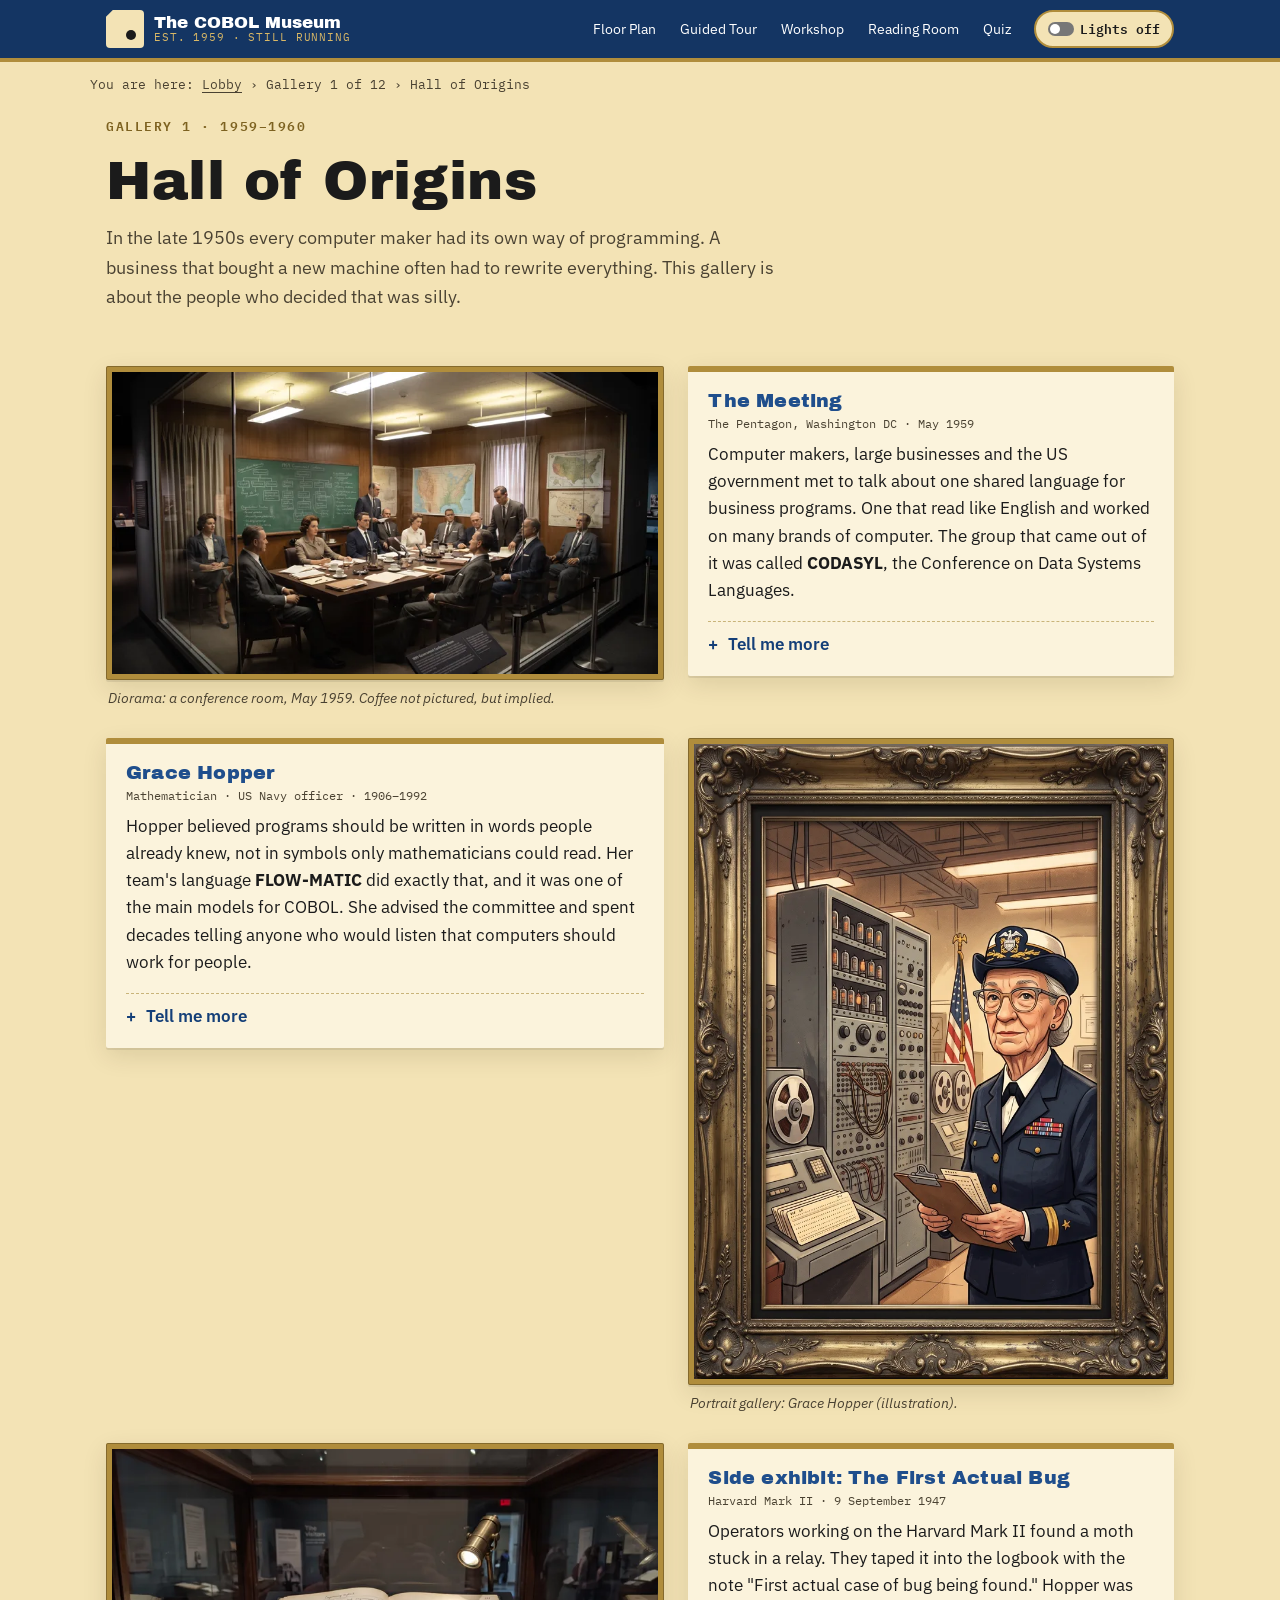
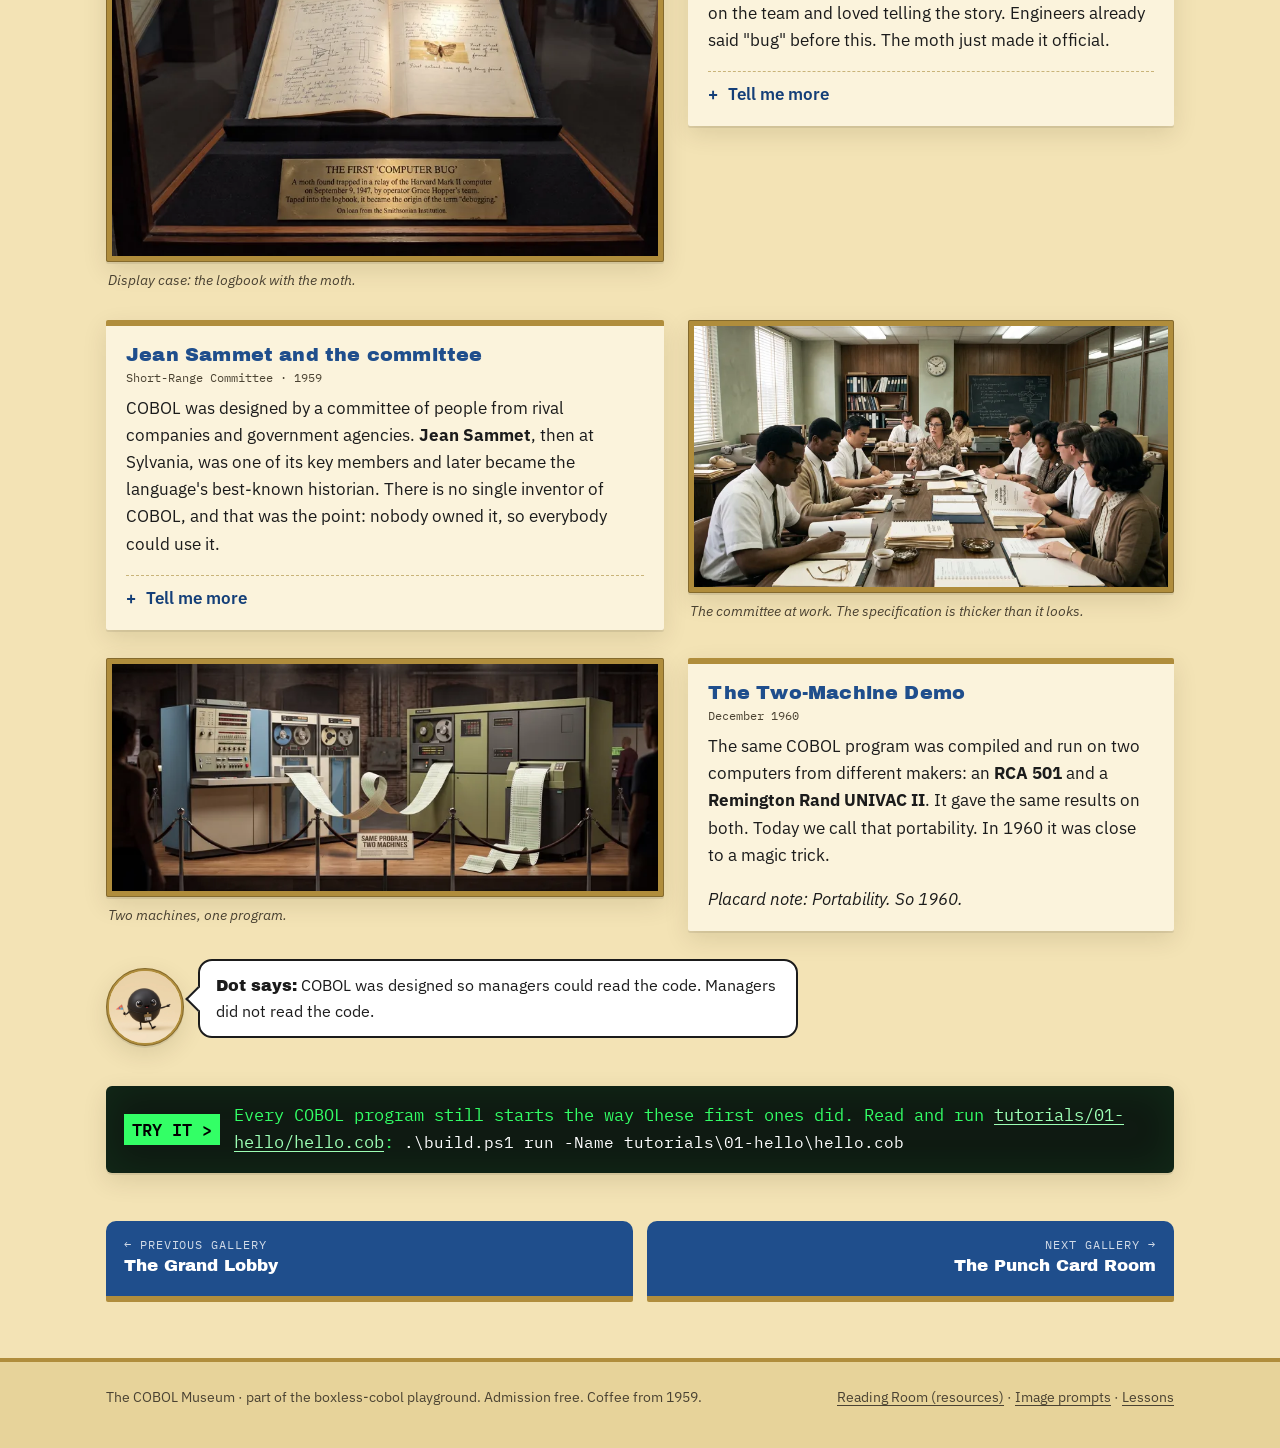
==== museum/origins.html @ 7364eba3 "Add new exhibits to the COBOL Museum: Timeline Corridor, The Vault, The Verbose Hall, The Living Wor" ====
<!doctype html>
<html lang="en">
<head>
<meta charset="utf-8">
<meta name="viewport" content="width=device-width, initial-scale=1">
<title>Hall of Origins · The COBOL Museum</title>
<meta name="description" content="How COBOL began: a 1959 meeting, a committee, Grace Hopper's FLOW-MATIC and the 1960 two-machine demo.">
<meta property="og:image" content="assets/img/img-28-og-card.webp">
<link rel="preconnect" href="https://fonts.googleapis.com">
<link rel="preconnect" href="https://fonts.gstatic.com" crossorigin>
<link rel="stylesheet" href="https://fonts.googleapis.com/css2?family=Archivo+Black&family=IBM+Plex+Mono:wght@400;600&family=IBM+Plex+Sans:ital,wght@0,400;0,600;1,400&display=swap">
<link rel="stylesheet" href="assets/css/museum.css">
<script>try{var t=localStorage.getItem("museum-theme");if(t)document.documentElement.setAttribute("data-theme",t);}catch(e){}</script>
</head>
<body data-page="origins">
<a class="skip" href="#main">Skip to the exhibits</a>
<div id="site-header"></div>

<main id="main" class="wrap">
  <section class="hero">
    <p class="kicker">Gallery 1 &middot; 1959&ndash;1960</p>
    <h1>Hall of Origins</h1>
    <p class="lede">In the late 1950s every computer maker had its own way of
      programming. A business that bought a new machine often had to rewrite
      everything. This gallery is about the people who decided that was silly.</p>
  </section>

  <div class="exhibit">
    <figure class="exhibit-img">
      <div class="frame" style="--ratio:16/9" data-prompt="IMG-04"
        data-file="img-04-1959-meeting.webp"
        data-alt="A diorama of a 1959 conference room with people around a table covered in papers"></div>
      <figcaption>Diorama: a conference room, May 1959. Coffee not pictured, but implied.</figcaption>
    </figure>
    <div class="placard">
      <h3>The Meeting</h3>
      <p class="meta">The Pentagon, Washington DC &middot; May 1959</p>
      <p>Computer makers, large businesses and the US government met to talk
        about one shared language for business programs. One that read like
        English and worked on many brands of computer. The group that came
        out of it was called <b>CODASYL</b>, the Conference on Data Systems
        Languages.</p>
      <details class="more"><summary>Tell me more</summary>
        <p>The idea is often credited to Mary Hawes of Burroughs, who in
          early 1959 suggested that users and makers work on a common
          business language together. The Department of Defense agreed to
          host and back the effort, which gave it the weight to get
          competing companies into one room.</p>
        <p>A "Short-Range Committee" was given a few months to produce
          something usable. Its specification became <b>COBOL 60</b>.</p>
      </details>
    </div>
  </div>

  <div class="exhibit flip">
    <figure class="exhibit-img">
      <div class="frame" style="--ratio:3/4" data-prompt="IMG-05"
        data-file="img-05-hopper-portrait.webp"
        data-alt="Illustrated portrait of a 1950s US Navy computer scientist in uniform beside an early computer, in a brass frame"></div>
      <figcaption>Portrait gallery: Grace Hopper (illustration).</figcaption>
    </figure>
    <div class="placard">
      <h3>Grace Hopper</h3>
      <p class="meta">Mathematician &middot; US Navy officer &middot; 1906&ndash;1992</p>
      <p>Hopper believed programs should be written in words people already
        knew, not in symbols only mathematicians could read. Her team's
        language <b>FLOW-MATIC</b> did exactly that, and it was one of the
        main models for COBOL. She advised the committee and spent decades
        telling anyone who would listen that computers should work for
        people.</p>
      <details class="more"><summary>Tell me more</summary>
        <p>Hopper is sometimes called the "grandmother of COBOL". She did not
          write COBOL alone (nobody did), but FLOW-MATIC proved that
          English-like programming could work on real business problems.</p>
        <p>She retired from the Navy as a Rear Admiral and was famous for
          handing out pieces of wire about 30 cm long: the distance light
          travels in a nanosecond.</p>
      </details>
    </div>
  </div>

  <div class="exhibit">
    <figure class="exhibit-img">
      <div class="frame" style="--ratio:4/3" data-prompt="IMG-06"
        data-file="img-06-first-bug.webp"
        data-alt="A display case with an open 1940s logbook that has a moth taped to the page"></div>
      <figcaption>Display case: the logbook with the moth.</figcaption>
    </figure>
    <div class="placard">
      <h3>Side exhibit: The First Actual Bug</h3>
      <p class="meta">Harvard Mark II &middot; 9 September 1947</p>
      <p>Operators working on the Harvard Mark II found a moth stuck in a
        relay. They taped it into the logbook with the note "First actual
        case of bug being found." Hopper was on the team and loved telling
        the story. Engineers already said "bug" before this. The moth just
        made it official.</p>
      <details class="more"><summary>Tell me more</summary>
        <p>The real logbook page, moth included, is in the Smithsonian's
          National Museum of American History. It is one of the few museum
          objects that is also a joke.</p>
      </details>
    </div>
  </div>

  <div class="exhibit flip">
    <figure class="exhibit-img">
      <div class="frame" style="--ratio:16/9" data-prompt="IMG-07"
        data-file="img-07-committee.webp"
        data-alt="A 1960 committee working session around a thick printed language specification"></div>
      <figcaption>The committee at work. The specification is thicker than it looks.</figcaption>
    </figure>
    <div class="placard">
      <h3>Jean Sammet and the committee</h3>
      <p class="meta">Short-Range Committee &middot; 1959</p>
      <p>COBOL was designed by a committee of people from rival companies
        and government agencies. <b>Jean Sammet</b>, then at Sylvania, was
        one of its key members and later became the language's best-known
        historian. There is no single inventor of COBOL, and that was the
        point: nobody owned it, so everybody could use it.</p>
      <details class="more"><summary>Tell me more</summary>
        <p>Sammet went on to lead programming language work at IBM, became
          the first woman president of the ACM, and wrote
          <i>Programming Languages: History and Fundamentals</i> (1969). Her
          paper "The Early History of COBOL" is listed in the
          <a href="resources.html">Reading Room</a>.</p>
      </details>
    </div>
  </div>

  <div class="exhibit">
    <figure class="exhibit-img">
      <div class="frame" style="--ratio:21/9" data-prompt="IMG-08"
        data-file="img-08-two-machines.webp"
        data-alt="Two different 1960 mainframes side by side printing the same printout"></div>
      <figcaption>Two machines, one program.</figcaption>
    </figure>
    <div class="placard">
      <h3>The Two-Machine Demo</h3>
      <p class="meta">December 1960</p>
      <p>The same COBOL program was compiled and run on two computers from
        different makers: an <b>RCA 501</b> and a <b>Remington Rand UNIVAC
        II</b>. It gave the same results on both. Today we call that
        portability. In 1960 it was close to a magic trick.</p>
      <p><i>Placard note: Portability. So 1960.</i></p>
    </div>
  </div>

  <div class="dot-says">
    <figure class="exhibit-img"><div class="frame dot" data-prompt="IMG-02b"
      data-file="img-02b-dot-pointing.webp" data-alt="Dot pointing like a tour guide"></div></figure>
    <p class="bubble"><strong>Dot says:</strong> COBOL was designed so managers
      could read the code. Managers did not read the code.</p>
  </div>

  <div class="try-it"><p>Every COBOL program still starts the way these
    first ones did. Read and run
    <a href="../tutorials/01-hello/hello.cob">tutorials/01-hello/hello.cob</a>:
    <code>.\build.ps1 run -Name tutorials\01-hello\hello.cob</code></p></div>
</main>

<div id="site-footer"></div>
<script src="assets/js/site.js"></script>
</body>
</html>
---- museum/assets/css/museum.css ----
/* ==============================================================
   The COBOL Museum - shared stylesheet
   Palette: punch-card manila, mainframe blue, terminal green, brass
   ============================================================== */

:root {
  --manila: #f3e3b5;
  --manila-deep: #e7d39a;
  --blue: #1f4e8c;
  --blue-deep: #143563;
  --green: #33ff66;
  --brass: #b08d3c;
  --brass-light: #d9b866;
  --ink: #1b1b1b;
  --red: #b3261e;

  --bg: var(--manila);
  --bg-panel: #fbf3dc;
  --bg-sunk: var(--manila-deep);
  --text: var(--ink);
  --text-soft: #4a4232;
  --accent: var(--blue);
  --accent-text: #ffffff;
  --rule: #c9b47a;
  --link: #143f78;
  --term-bg: #0f1a12;
  --term-text: var(--green);
  --shadow: 0 2px 0 rgba(0, 0, 0, .08), 0 8px 24px rgba(60, 40, 0, .12);

  --font-display: "Archivo Black", "Arial Black", Impact, sans-serif;
  --font-body: "IBM Plex Sans", "Segoe UI", system-ui, sans-serif;
  --font-mono: "IBM Plex Mono", Consolas, "Courier New", monospace;

  --gutter: 16px;
  --max: 1100px;
  color-scheme: light;
}

/* "Lights off in the Vault": green-screen theme */
@media (prefers-color-scheme: dark) {
  :root:not([data-theme="light"]) {
    --bg: #0b120d;
    --bg-panel: #111c14;
    --bg-sunk: #08100a;
    --text: #c9f5d3;
    --text-soft: #8fc79c;
    --accent: #1d3d2a;
    --accent-text: #c9f5d3;
    --rule: #24502f;
    --link: #5dff85;
    --brass: #c9a24c;
    --term-bg: #000000;
    --shadow: 0 0 0 1px #1d3d2a, 0 8px 24px rgba(0, 0, 0, .5);
    color-scheme: dark;
  }
}
:root[data-theme="dark"] {
  --bg: #0b120d;
  --bg-panel: #111c14;
  --bg-sunk: #08100a;
  --text: #c9f5d3;
  --text-soft: #8fc79c;
  --accent: #1d3d2a;
  --accent-text: #c9f5d3;
  --rule: #24502f;
  --link: #5dff85;
  --brass: #c9a24c;
  --term-bg: #000000;
  --shadow: 0 0 0 1px #1d3d2a, 0 8px 24px rgba(0, 0, 0, .5);
  color-scheme: dark;
}

/* ---------- base ---------- */
*, *::before, *::after { box-sizing: border-box; }
html { -webkit-text-size-adjust: 100%; }
body {
  margin: 0;
  background: var(--bg);
  color: var(--text);
  font: 17px/1.6 var(--font-body);
  overflow-x: hidden;
}
img { max-width: 100%; display: block; }
a { color: var(--link); text-underline-offset: 3px; }
a:hover { text-decoration-thickness: 2px; }
:focus-visible { outline: 3px solid var(--brass); outline-offset: 2px; }
h1, h2, h3 { font-family: var(--font-display); font-weight: 400;
  line-height: 1.15; letter-spacing: .01em; }
h1 { font-size: clamp(2rem, 6vw, 3.4rem); margin: .2em 0; }
h2 { font-size: clamp(1.5rem, 4vw, 2.1rem); margin: 2.2rem 0 .8rem; }
h3 { font-size: 1.2rem; margin: 0 0 .5rem; }
code, pre, kbd { font-family: var(--font-mono); }
code { background: var(--bg-sunk); padding: .05em .35em; border-radius: 3px;
  font-size: .92em; }
p { margin: 0 0 1em; }
.wrap { max-width: var(--max); margin: 0 auto; padding: 0 var(--gutter); }
.skip { position: absolute; left: -999px; top: 0; background: var(--brass);
  color: #000; padding: 8px 12px; z-index: 10; }
.skip:focus { left: 8px; }
.visually-hidden { position: absolute; width: 1px; height: 1px; overflow: hidden;
  clip: rect(0 0 0 0); white-space: nowrap; }

/* ---------- header ---------- */
.site-header {
  background: var(--blue-deep);
  color: #fff;
  border-bottom: 4px solid var(--brass);
}
:root[data-theme="dark"] .site-header { background: #050906; }
@media (prefers-color-scheme: dark) {
  :root:not([data-theme="light"]) .site-header { background: #050906; }
}
.site-header .wrap { display: flex; align-items: center; gap: 12px;
  flex-wrap: wrap; padding-top: 10px; padding-bottom: 10px; }
.brand { display: flex; align-items: center; gap: 10px; color: #fff;
  text-decoration: none; margin-right: auto; }
.brand-mark { width: 38px; height: 38px; border-radius: 4px;
  background: var(--manila); position: relative; flex: none;
  clip-path: polygon(18% 0, 100% 0, 100% 100%, 0 100%, 0 18%); }
.brand-mark::after { content: ""; position: absolute; width: 10px; height: 10px;
  border-radius: 50%; background: var(--ink); right: 8px; bottom: 8px; }
.brand-text { font-family: var(--font-display); font-size: 1.05rem;
  line-height: 1.05; }
.brand-text small { display: block; font-family: var(--font-mono);
  font-size: .68rem; color: var(--brass-light); letter-spacing: .08em; }
.site-nav { display: flex; gap: 4px; flex-wrap: wrap; }
.site-nav a { color: #fff; text-decoration: none; font-size: .9rem;
  padding: 6px 10px; border-radius: 4px; }
.site-nav a:hover, .site-nav a[aria-current="page"] {
  background: rgba(255, 255, 255, .12); }
.light-switch {
  font: 600 .8rem var(--font-mono); cursor: pointer;
  background: var(--manila); color: var(--ink); border: 2px solid var(--brass);
  border-radius: 20px; padding: 6px 12px; display: flex; align-items: center;
  gap: 6px; min-height: 36px;
}
.light-switch .toggle { width: 26px; height: 14px; border-radius: 7px;
  background: #777; position: relative; }
.light-switch .toggle::after { content: ""; position: absolute; top: 2px;
  left: 2px; width: 10px; height: 10px; border-radius: 50%; background: #fff;
  transition: left .2s; }
.light-switch[aria-pressed="true"] .toggle { background: #1e9e43; }
.light-switch[aria-pressed="true"] .toggle::after { left: 14px; }

.breadcrumb { font: .8rem var(--font-mono); color: var(--text-soft);
  padding: 14px 0 0; }
.breadcrumb a { color: inherit; }

/* ---------- column ruler divider (1-6 | 7 | 8-72 | 73-80) ---------- */
.ruler {
  height: 22px; margin: 2.2rem 0; border-radius: 3px;
  font: 600 .65rem/22px var(--font-mono); color: #000; overflow: hidden;
  display: grid;
  grid-template-columns: 6fr 1fr 4fr 61fr 8fr;
  box-shadow: inset 0 0 0 1px var(--rule);
}
.ruler span { padding-left: 4px; white-space: nowrap; overflow: hidden; }
.ruler span:nth-child(1) { background: #d8c48c; }
.ruler span:nth-child(2) { background: var(--brass-light); }
.ruler span:nth-child(3) { background: #9fc0e8; }
.ruler span:nth-child(4) { background: #c4d8f0; }
.ruler span:nth-child(5) { background: #e9a39f; }

/* ---------- gallery hero ---------- */
.hero { padding: 22px 0 8px; }
.kicker { font: 600 .8rem var(--font-mono); letter-spacing: .12em;
  text-transform: uppercase; color: var(--brass); }
:root:not([data-theme="dark"]) .kicker { color: #7d6220; }
@media (prefers-color-scheme: dark) {
  :root:not([data-theme="light"]) .kicker { color: var(--brass); }
}
.lede { font-size: 1.15rem; max-width: 62ch; color: var(--text-soft); }

/* ---------- exhibit image slots ---------- */
.exhibit-img { margin: 0; }
.frame {
  --ratio: 16 / 9;
  aspect-ratio: var(--ratio);
  position: relative; overflow: hidden;
  border: 6px solid var(--brass);
  outline: 1px solid rgba(0, 0, 0, .25); outline-offset: -1px;
  border-radius: 2px;
  background:
    radial-gradient(circle at 12px 12px, rgba(0, 0, 0, .14) 2.5px,
      transparent 3px) 0 0 / 24px 24px,
    var(--manila-deep);
  box-shadow: var(--shadow);
  display: flex; flex-direction: column; align-items: center;
  justify-content: center; text-align: center; padding: 12px; color: #3c3214;
}
.frame::before {
  content: "Exhibit being restored";
  font: 400 clamp(.85rem, 2.4vw, 1.2rem) var(--font-display);
  text-transform: uppercase; letter-spacing: .06em;
  background: #fbf3dc; padding: 4px 10px; border: 2px dashed #8a7238;
}
.frame::after {
  content: attr(data-prompt) " \00B7  " attr(data-file);
  font: .72rem var(--font-mono); margin-top: 8px; background: #fbf3dc;
  padding: 2px 8px; max-width: 100%; overflow-wrap: anywhere;
}
.frame img { position: absolute; inset: 0; width: 100%; height: 100%;
  object-fit: cover; opacity: 0; }
.frame.loaded { padding: 0; }
.frame.loaded::before, .frame.loaded::after { display: none; }
.frame.loaded img { opacity: 1; }
.exhibit-img figcaption { font-size: .85rem; color: var(--text-soft);
  padding: 8px 2px 0; font-style: italic; }
.frame.small::before { font-size: .7rem; }
.frame.small::after { font-size: .6rem; }

/* Dot the docent avatar: CSS fallback when image is missing */
.frame.dot { --ratio: 1 / 1; border-width: 3px; border-radius: 50%;
  background: var(--manila); padding: 0; }
.frame.dot::before {
  content: ""; width: 46%; height: 46%; border: 0; padding: 0;
  border-radius: 50%; background:
    radial-gradient(circle at 34% 40%, #fff 0 9%, transparent 10%),
    radial-gradient(circle at 66% 40%, #fff 0 9%, transparent 10%),
    radial-gradient(circle at 34% 42%, #000 0 4%, transparent 5%),
    radial-gradient(circle at 66% 42%, #000 0 4%, transparent 5%),
    #111;
}
.frame.dot::after { content: attr(data-prompt); font-size: .55rem;
  margin-top: 4px; background: transparent; padding: 0; }

/* ---------- exhibits & placards ---------- */
.exhibit { display: grid; gap: 24px; align-items: start; margin: 28px 0; }
.exhibit > * { min-width: 0; }
pre.terminal { overflow-x: auto; white-space: pre; }
@media (min-width: 760px) {
  .exhibit { grid-template-columns: 1.15fr 1fr; }
  .exhibit.flip > :first-child { order: 2; }
  .exhibit.wide { grid-template-columns: 1fr; }
}
.placard {
  background: var(--bg-panel); border-top: 6px solid var(--brass);
  padding: 18px 20px; box-shadow: var(--shadow); border-radius: 2px;
}
.placard h3 { color: var(--accent); }
:root[data-theme="dark"] .placard h3 { color: var(--green); }
@media (prefers-color-scheme: dark) {
  :root:not([data-theme="light"]) .placard h3 { color: var(--green); }
}
.placard .meta { font: .75rem var(--font-mono); color: var(--text-soft);
  margin: -4px 0 10px; }
.placard > :last-child { margin-bottom: 0; }
details.more { margin-top: 10px; border-top: 1px dashed var(--rule);
  padding-top: 8px; }
details.more summary { cursor: pointer; font-weight: 600; color: var(--link);
  list-style: none; }
details.more summary::-webkit-details-marker { display: none; }
details.more summary::before { content: "+ "; font-family: var(--font-mono); }
details.more[open] summary::before { content: "\2212  "; }
details.more p:first-of-type { margin-top: 8px; }

/* punch-hole bullets */
ul.holes { list-style: none; padding: 0; }
ul.holes li { position: relative; padding-left: 22px; margin: .35em 0; }
ul.holes li::before { content: ""; position: absolute; left: 2px; top: .55em;
  width: 7px; height: 11px; border-radius: 1px; background: var(--text); }

/* ---------- Dot says ---------- */
.dot-says { display: flex; gap: 14px; align-items: center; margin: 28px 0; }
.dot-says .exhibit-img { width: 78px; flex: none; }
.bubble {
  position: relative; background: #fff; color: var(--ink);
  border: 2px solid var(--ink); border-radius: 14px; padding: 12px 16px;
  font-size: 1rem; max-width: 60ch;
}
.bubble::before { content: ""; position: absolute; left: -11px; top: 50%;
  width: 18px; height: 18px; background: #fff; border-left: 2px solid var(--ink);
  border-bottom: 2px solid var(--ink); transform: translateY(-50%) rotate(45deg); }
.bubble strong:first-child { font-family: var(--font-display); font-weight: 400; }

/* ---------- terminal-style boxes ---------- */
.terminal, .try-it {
  background: var(--term-bg); color: var(--term-text);
  font-family: var(--font-mono); border-radius: 6px; padding: 16px 18px;
  box-shadow: inset 0 0 40px rgba(51, 255, 102, .08), var(--shadow);
}
.terminal a, .try-it a { color: #9dffb5; }
.try-it { margin: 32px 0; display: flex; gap: 14px; flex-wrap: wrap;
  align-items: center; }
.try-it::before { content: "TRY IT >"; font-weight: 600; color: #000;
  background: var(--green); padding: 2px 8px; }
.try-it p { margin: 0; flex: 1 1 260px; }
.try-it code { background: transparent; color: #fff; padding: 0; }

pre.cobol {
  background: var(--term-bg); color: #d8ffe2; padding: 0 0 12px;
  border-radius: 6px; overflow-x: auto; font-size: .82rem; line-height: 1.5;
  box-shadow: var(--shadow); margin: 0 0 1em;
}
pre.cobol .col-ruler { display: block; color: #000; background: var(--green);
  padding: 2px 12px; margin-bottom: 8px; position: sticky; left: 0; }
pre.cobol code { background: none; padding: 0 12px; display: block;
  font-size: inherit; color: inherit; }
pre.cobol .c { color: #7fae8a; font-style: italic; }
pre.cobol .k { color: #ffd479; }
pre.cobol .s { color: #9fd3ff; }

/* ---------- interactive consoles ---------- */
.console {
  background: var(--bg-panel); border: 2px solid var(--accent);
  border-radius: 8px; padding: 18px; margin: 24px 0; box-shadow: var(--shadow);
}
:root[data-theme="dark"] .console { border-color: var(--green); }
@media (prefers-color-scheme: dark) {
  :root:not([data-theme="light"]) .console { border-color: var(--green); }
}
.console-title { font: 600 .8rem var(--font-mono); letter-spacing: .1em;
  text-transform: uppercase; color: var(--text-soft); margin: 0 0 10px; }
.console label { font-weight: 600; display: block; margin: 8px 0 4px; }
.console input[type="text"], .console select {
  width: 100%; font: 1rem var(--font-mono); padding: 10px 12px;
  border: 2px solid var(--rule); border-radius: 4px;
  background: var(--bg); color: var(--text);
}
.btn {
  font: 600 .95rem var(--font-body); cursor: pointer; border-radius: 4px;
  padding: 10px 16px; min-height: 44px; border: 2px solid var(--ink);
  background: var(--brass-light); color: var(--ink);
  box-shadow: 0 3px 0 var(--ink);
}
.btn:active { transform: translateY(2px); box-shadow: 0 1px 0 var(--ink); }
.btn.secondary { background: var(--bg-panel); color: var(--text);
  border-color: var(--text); box-shadow: 0 3px 0 var(--text); }
.btn-row { display: flex; gap: 10px; flex-wrap: wrap; margin: 12px 0; }
.readout { font-family: var(--font-mono); font-size: .9rem; }
.readout dt { font-weight: 600; color: var(--text-soft); }
.readout dd { margin: 0 0 8px; }
.warn { color: var(--red); font-weight: 600; }
:root[data-theme="dark"] .warn { color: #ff8a80; }
@media (prefers-color-scheme: dark) {
  :root:not([data-theme="light"]) .warn { color: #ff8a80; }
}

/* ---------- tables ---------- */
.table-wrap { overflow-x: auto; margin: 0 0 1em; }
table { border-collapse: collapse; width: 100%; font-size: .92rem; }
th, td { text-align: left; padding: 8px 10px; border-bottom: 1px solid var(--rule);
  vertical-align: top; }
th { font-family: var(--font-mono); font-size: .78rem; text-transform: uppercase;
  letter-spacing: .06em; color: var(--text-soft); }

/* ---------- cards (workshop, gift shop, lobby) ---------- */
.card-grid { display: grid; gap: 18px;
  grid-template-columns: repeat(auto-fill, minmax(230px, 1fr)); margin: 20px 0; }
.card {
  background: var(--bg-panel); border-radius: 4px; padding: 16px;
  box-shadow: var(--shadow); position: relative;
  clip-path: polygon(14px 0, 100% 0, 100% 100%, 0 100%, 0 14px);
  display: flex; flex-direction: column; gap: 6px;
}
.card .num { font: 600 .75rem var(--font-mono); color: var(--text-soft); }
.card h3 { margin: 0; }
.card p { margin: 0; font-size: .95rem; }
.card a.stretch::after { content: ""; position: absolute; inset: 0; }
.card:hover { outline: 2px solid var(--brass); }
.price { font: 600 .85rem var(--font-mono); color: var(--red); }
:root[data-theme="dark"] .price { color: #ff8a80; }

/* ---------- doors (prev / next) ---------- */
.doors { display: grid; grid-template-columns: 1fr 1fr; gap: 14px;
  margin: 48px 0 0; }
.door {
  display: block; text-decoration: none; color: var(--accent-text);
  background: var(--accent); padding: 16px 18px; border-radius: 10px 10px 2px 2px;
  border-bottom: 6px solid var(--brass); min-height: 74px;
}
.door small { display: block; font: .72rem var(--font-mono); opacity: .8;
  letter-spacing: .08em; text-transform: uppercase; }
.door span { font-family: var(--font-display); font-size: 1.05rem; }
.door.next { text-align: right; grid-column: 2; }
.door:hover { filter: brightness(1.15); }

/* ---------- footer ---------- */
.site-footer { margin-top: 56px; padding: 24px 0 40px;
  border-top: 4px solid var(--brass); background: var(--bg-sunk);
  font-size: .88rem; color: var(--text-soft); }
.site-footer .wrap { display: flex; flex-wrap: wrap; gap: 8px 24px;
  justify-content: space-between; }
.site-footer a { color: inherit; }

/* ---------- lobby ---------- */
.ticker {
  background: var(--term-bg); color: var(--term-text);
  font: .95rem var(--font-mono); padding: 10px var(--gutter);
  border-bottom: 2px solid var(--brass); min-height: 44px;
}
.ticker::before { content: "> "; }
.ticker .cursor { display: inline-block; width: .6em; height: 1em;
  background: var(--green); vertical-align: text-bottom; margin-left: 2px;
  animation: blink 1s steps(1) infinite; }
@keyframes blink { 50% { opacity: 0; } }
.ways { display: grid; gap: 14px; grid-template-columns: repeat(auto-fit,
  minmax(220px, 1fr)); margin: 20px 0; }
.way { display: block; text-decoration: none; color: var(--text);
  background: var(--bg-panel); padding: 18px; border-left: 8px solid var(--brass);
  box-shadow: var(--shadow); }
.way strong { font-family: var(--font-display); font-weight: 400;
  font-size: 1.15rem; display: block; color: var(--link); }
.way:hover { border-left-color: var(--green); }

.floorplan {
  display: grid; gap: 8px; margin: 20px 0;
  grid-template-columns: repeat(4, 1fr);
  grid-template-areas:
    "origins punch divisions pictures"
    "timeline lobby lobby verbs"
    "y2k lobby lobby vault"
    "workshop gift reading quiz";
  background: var(--bg-sunk); padding: 8px; border: 3px solid var(--text);
}
.floorplan a {
  display: flex; flex-direction: column; justify-content: center;
  min-height: 84px; padding: 8px; text-decoration: none; color: var(--text);
  background: var(--bg-panel); border: 2px solid var(--rule);
  font-size: .82rem; line-height: 1.25;
}
.floorplan a b { font-family: var(--font-display); font-weight: 400;
  font-size: .95rem; }
.floorplan a:hover { background: var(--brass-light); color: #000; }
.floorplan .lobby { grid-area: lobby; align-items: center; text-align: center;
  background: var(--accent); color: var(--accent-text); border-color: var(--brass); }
.floorplan .lobby b { font-size: 1.4rem; }
@media (max-width: 640px) {
  .floorplan { grid-template-columns: 1fr 1fr; grid-template-areas:
    "lobby lobby" "origins punch" "divisions pictures" "verbs vault"
    "y2k timeline" "workshop gift" "reading quiz"; }
  .floorplan .lobby { min-height: 64px; }
}

/* ---------- divisions: nested level-number boxes ---------- */
.doll details { border: 2px solid var(--text); border-radius: 4px;
  margin: 8px 0 0; padding: 6px 10px; background: var(--bg-panel); }
.doll details details { background: var(--bg); }
.doll details details details { background: var(--bg-panel); }
.doll summary { cursor: pointer; font-family: var(--font-mono);
  font-weight: 600; }
.doll .leaf { font-family: var(--font-mono); font-size: .88rem; margin: 6px 0 0;
  padding: 4px 8px; border: 1px dashed var(--rule); }
.doll .note { font-size: .85rem; color: var(--text-soft); margin: 4px 0; }
.division-tabs { display: grid; grid-template-columns: repeat(4, 1fr); gap: 6px; }
@media (max-width: 640px) {
  .division-tabs { grid-template-columns: 1fr 1fr; }
}
.division-tabs a { text-align: center; text-decoration: none; padding: 12px 6px;
  font: .8rem var(--font-display); color: var(--accent-text);
  background: var(--accent); border-radius: 8px 8px 0 0;
  border-bottom: 5px solid var(--brass); }

/* ---------- pictures gallery ---------- */
.gallery-wall { display: grid; gap: 26px;
  grid-template-columns: repeat(auto-fill, minmax(240px, 1fr)); }
.painting .pic { font: 600 1.05rem var(--font-mono); margin: 12px 0 4px; }
.painting .label { background: var(--bg-panel); padding: 10px 12px;
  border-left: 4px solid var(--brass); font-size: .9rem; }
.painting .label em { display: block; font-size: .8rem; color: var(--text-soft); }

/* ---------- punch card ---------- */
.card-scroll { overflow-x: auto; padding: 6px 0 10px; }
.punchcard {
  --cell: 11px;
  width: calc(var(--cell) * 80 + 24px);
  background: #f6e7b8; color: #5a4a1c; padding: 10px 12px 12px;
  border-radius: 4px; position: relative;
  clip-path: polygon(16px 0, 100% 0, 100% 100%, 0 100%, 0 16px);
  box-shadow: 0 4px 14px rgba(0, 0, 0, .25);
  font-family: var(--font-mono);
}
.pc-row { display: grid; grid-template-columns: repeat(80, var(--cell)); }
.pc-row span { height: 14px; font-size: 8px; line-height: 14px; text-align: center; }
.pc-chars span { font-size: 9px; font-weight: 600; color: #222; height: 16px; }
.pc-row span.hole { background: #1b1b1b; border-radius: 1px; margin: 2px 2px; }
.pc-row span.z-seq { background-color: rgba(160, 130, 60, .18); }
.pc-row span.z-ind { background-color: rgba(176, 141, 60, .4); }
.pc-row span.z-a { background-color: rgba(31, 78, 140, .16); }
.pc-row span.z-id { background-color: rgba(179, 38, 30, .14); }
.pc-row span.over { background-color: rgba(179, 38, 30, .55); color: #fff; }
.pc-row span.hole.over, .pc-row span.hole { background-color: #1b1b1b; }
.zone-key { display: flex; flex-wrap: wrap; gap: 8px 16px; font: .78rem
  var(--font-mono); margin: 10px 0; }
.zone-key i { display: inline-block; width: 14px; height: 14px;
  vertical-align: middle; margin-right: 5px; border: 1px solid #0003; }

/* ---------- timeline corridor ---------- */
.corridor {
  display: grid; grid-auto-flow: column; grid-auto-columns: minmax(250px, 300px);
  gap: 18px; overflow-x: auto; padding: 10px 4px 24px;
  scroll-snap-type: x mandatory;
  background: linear-gradient(transparent calc(100% - 14px), var(--brass) 0);
}
.corridor article { scroll-snap-align: start; background: var(--bg-panel);
  border: 6px solid var(--brass); padding: 16px; box-shadow: var(--shadow); }
.corridor .year { font: 1.9rem var(--font-display); color: var(--link); }
.corridor .tag { font: 600 .7rem var(--font-mono); text-transform: uppercase;
  letter-spacing: .08em; color: var(--text-soft); }
.corridor article.side { border-style: dashed; }
.corridor p { font-size: .92rem; margin: .5em 0 0; }
@media (max-width: 640px) {
  .corridor { grid-auto-flow: row; grid-auto-columns: auto; overflow-x: visible;
    background: linear-gradient(90deg, var(--brass) 6px, transparent 0);
    padding-left: 20px; }
}

/* ---------- y2k ---------- */
.clock { font: clamp(1.6rem, 7vw, 3rem) var(--font-mono); text-align: center;
  background: #000; color: #ff3b30; padding: 12px; border-radius: 6px;
  letter-spacing: .08em; text-shadow: 0 0 10px rgba(255, 59, 48, .7); }
.clock.ok { color: var(--green); text-shadow: 0 0 10px rgba(51, 255, 102, .6); }

/* ---------- quiz & badge ---------- */
.question { background: var(--bg-panel); padding: 16px 18px; margin: 14px 0;
  box-shadow: var(--shadow); border-left: 6px solid var(--brass); }
.question fieldset { border: 0; padding: 0; margin: 0; }
.question legend { font-weight: 600; margin-bottom: 8px; padding: 0; }
.question label { display: flex; gap: 8px; align-items: flex-start;
  padding: 6px 4px; cursor: pointer; border-radius: 4px; }
.question label:hover { background: var(--bg-sunk); }
.question .feedback { font-size: .9rem; margin: 6px 0 0; }
.question.right { border-left-color: #1e9e43; }
.question.wrong { border-left-color: var(--red); }
.badge {
  max-width: 420px; margin: 24px auto; text-align: center; padding: 26px;
  background: var(--manila); color: var(--ink); border: 10px double var(--brass);
  border-radius: 50% / 30%;
}
.badge .who { font: 1.8rem var(--font-display); margin: 8px 0; overflow-wrap: anywhere; }
.badge small { font-family: var(--font-mono); }

/* ---------- gift shop extras ---------- */
.sticker { background: #fff; color: var(--blue-deep); border: 4px solid
  var(--blue-deep); font: 1.1rem var(--font-display); text-align: center;
  padding: 22px 10px; border-radius: 8px; transform: rotate(-2deg); }
.notice { background: var(--bg-sunk); border: 2px dashed var(--rule);
  padding: 10px 14px; font-size: .92rem; }
.cheatsheet { display: grid; gap: 14px;
  grid-template-columns: repeat(auto-fit, minmax(230px, 1fr)); }
.cheatsheet section { background: var(--bg-panel); padding: 14px;
  border-top: 4px solid var(--blue); }
.cheatsheet h3 { font-size: 1rem; }
.cheatsheet ul { margin: 0; padding-left: 18px; font-size: .88rem; }
.bookmarks { display: flex; gap: 12px; flex-wrap: wrap; }
.bookmark { width: 90px; height: 260px; background: #f6e7b8; color: #5a4a1c;
  border-radius: 4px; padding: 10px 6px; font: .62rem/1.3 var(--font-mono);
  clip-path: polygon(12px 0, 100% 0, 100% 100%, 0 100%, 0 12px);
  writing-mode: vertical-rl; display: flex; align-items: center; gap: 6px;
  box-shadow: 0 2px 8px #0003; }
.bookmark b { font: 1rem var(--font-display); color: var(--blue-deep); }

/* ---------- resources ---------- */
.res-list { list-style: none; padding: 0; margin: 0; }
.res-list li { padding: 12px 0; border-bottom: 1px solid var(--rule); }
.res-list .why { display: block; color: var(--text-soft); font-size: .92rem; }
.lvl { font: 600 .7rem var(--font-mono); padding: 2px 6px; border-radius: 3px;
  margin-left: 6px; white-space: nowrap; vertical-align: middle; color: #000; }
.lvl.b { background: #8fe3a5; }
.lvl.w { background: #ffd66b; }
.lvl.d { background: #ff9a8f; }

/* ---------- 404 ---------- */
.lost { text-align: center; padding: 40px 0; }
.lost .exhibit-img { width: 180px; margin: 0 auto 20px; }

/* ---------- motion & print ---------- */
@media (prefers-reduced-motion: reduce) {
  *, *::before, *::after { animation: none !important; transition: none !important; }
}
@media print {
  .site-header, .site-footer, .doors, .ticker, .breadcrumb, .btn,
  .light-switch, .skip { display: none !important; }
  body { background: #fff; color: #000; }
  body[data-print] main > * { display: none !important; }
  body[data-print="badge"] main > #badge-area,
  body[data-print="cheatsheet"] main > #cheatsheet-area,
  body[data-print="bookmarks"] main > #bookmarks-area { display: block !important; }
}
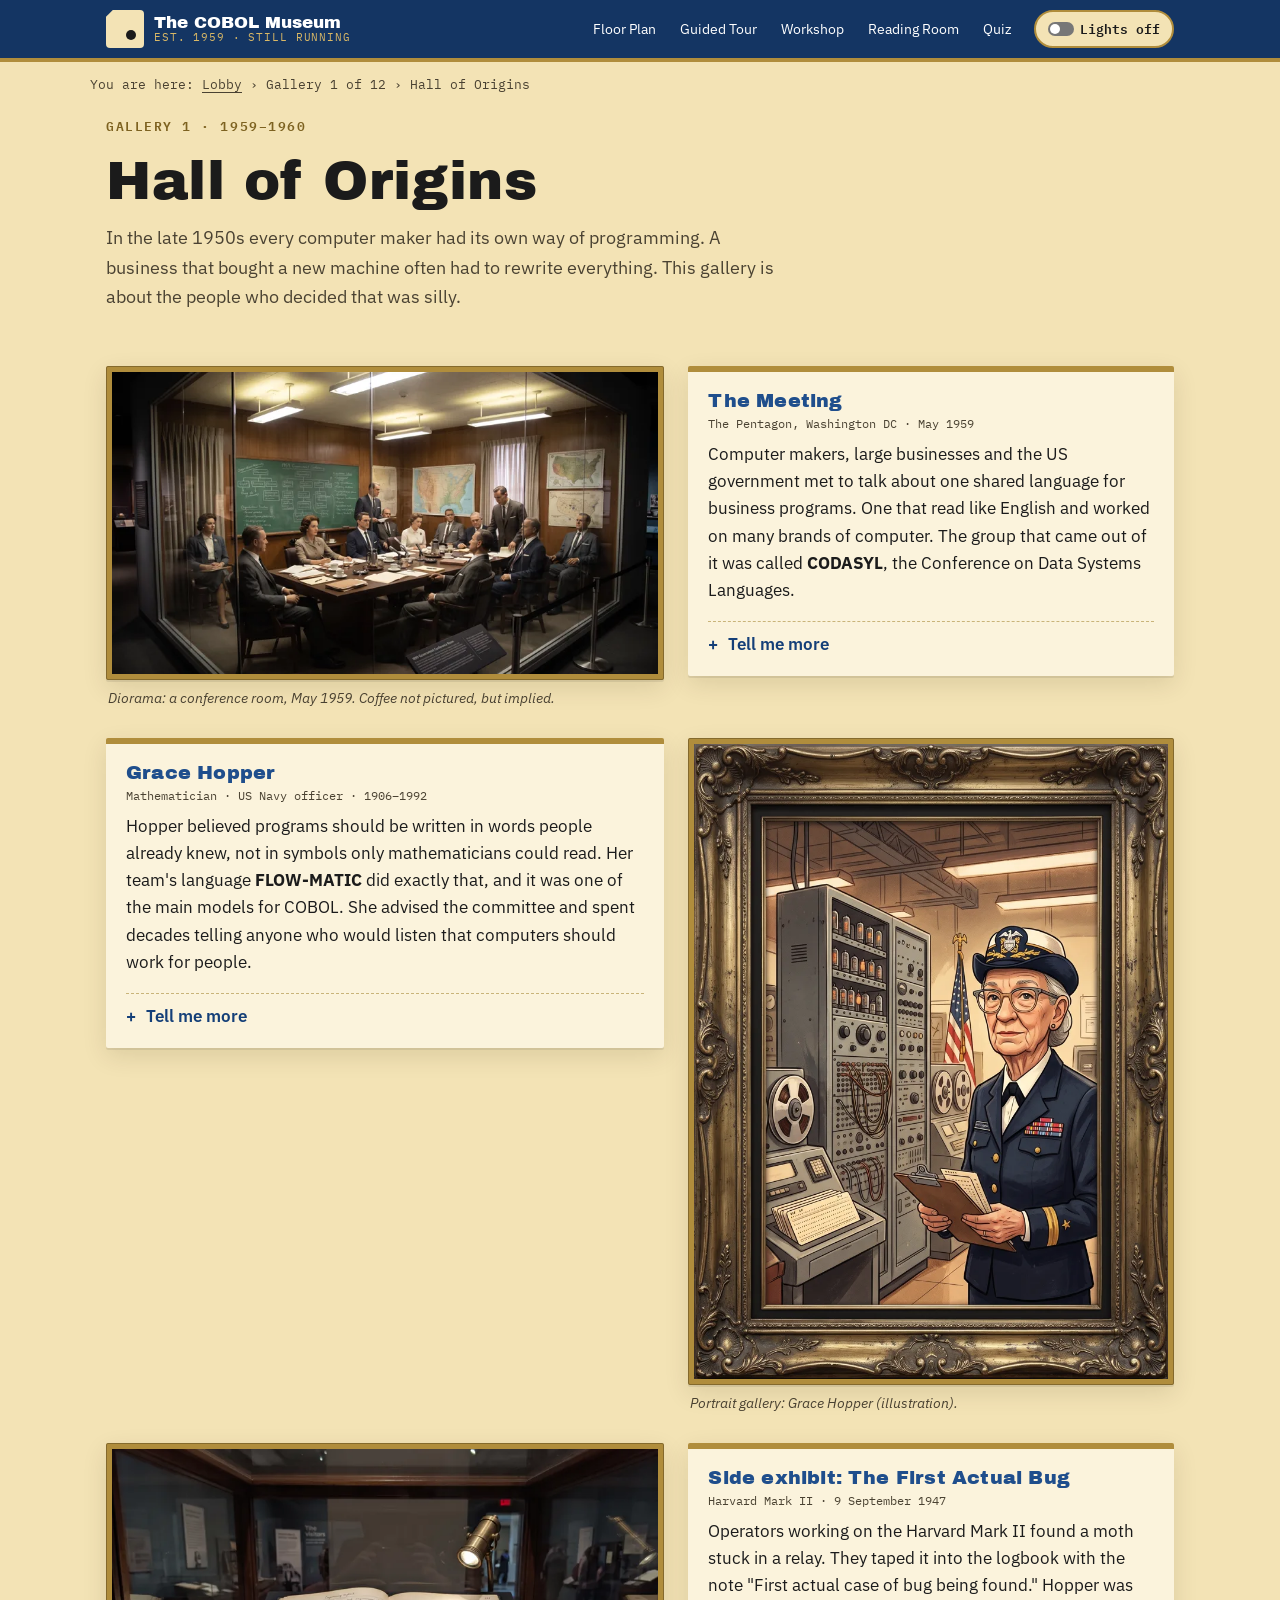
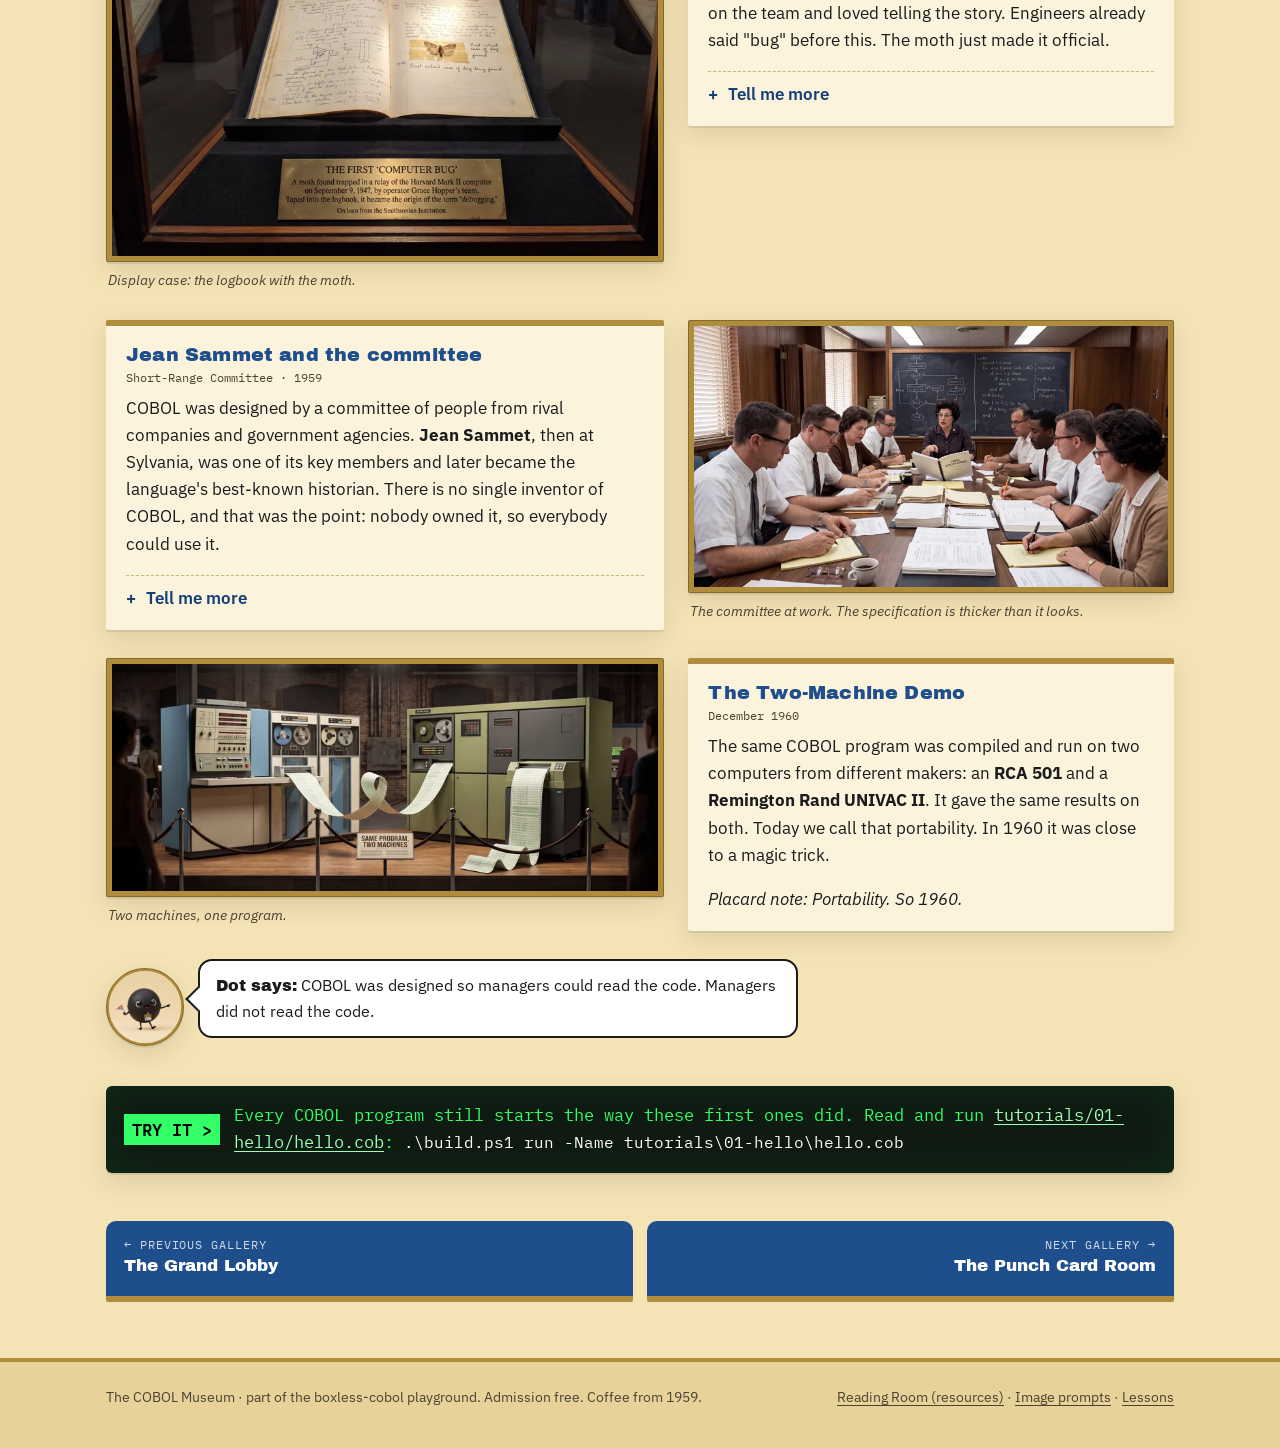
==== commit 2a08d7a8: "Add GitHub Actions workflow for publishing the COBOL Museum and update links to resources" ====
--- a/museum/origins.html
+++ b/museum/origins.html
@@ -154,7 +154,7 @@
 
   <div class="try-it"><p>Every COBOL program still starts the way these
     first ones did. Read and run
-    <a href="../tutorials/01-hello/hello.cob">tutorials/01-hello/hello.cob</a>:
+    <a href="https://github.com/BoxlessMinds/boxless-cobol/blob/main/tutorials/01-hello/hello.cob">tutorials/01-hello/hello.cob</a>:
     <code>.\build.ps1 run -Name tutorials\01-hello\hello.cob</code></p></div>
 </main>
 
